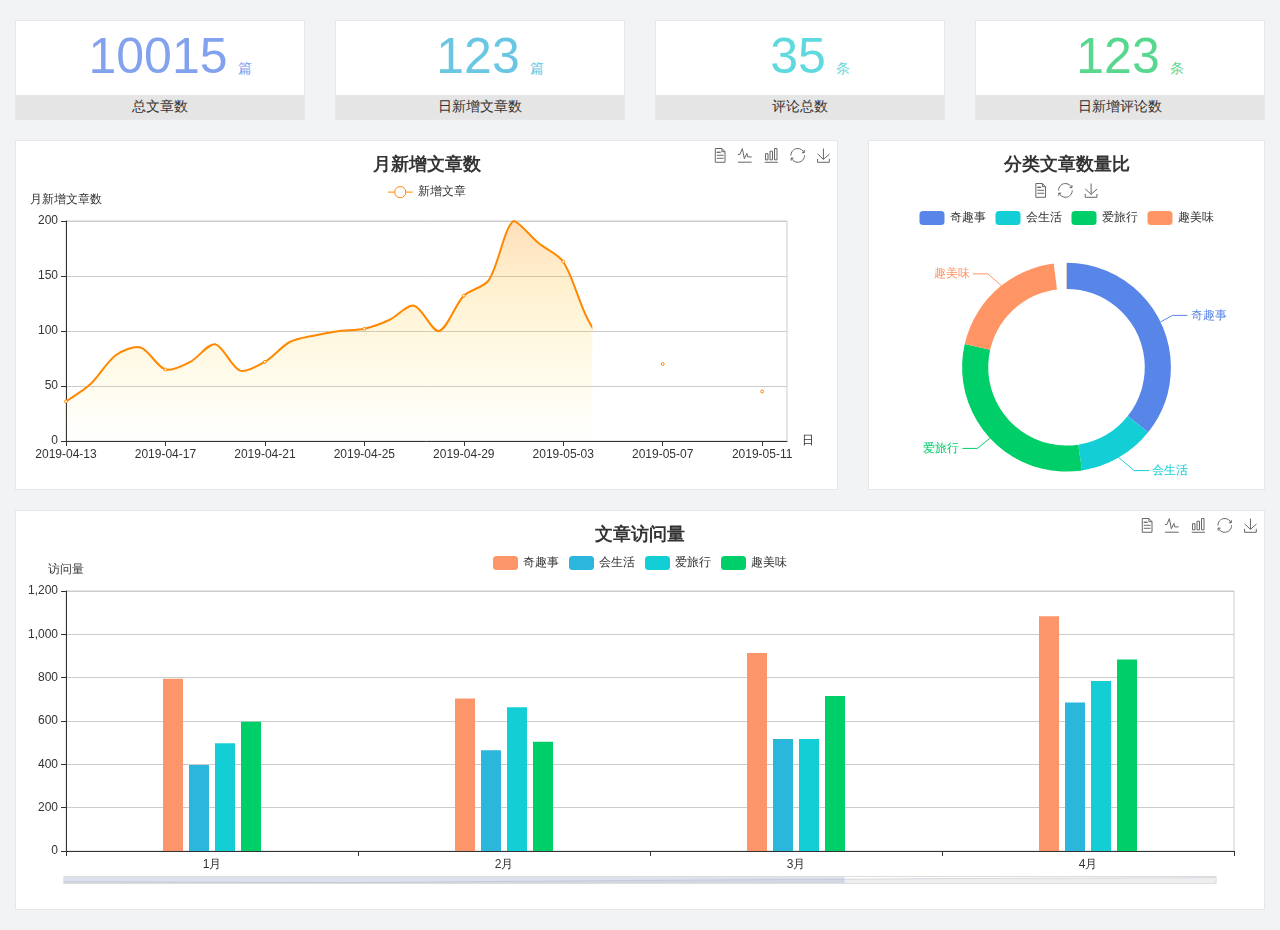
==== home/dashboard.html @ 988d1e69 "大事件第一次提交" ====
<!DOCTYPE html>
<html lang="en">

<head>
  <meta charset="UTF-8">
  <meta name="viewport" content="width=device-width, initial-scale=1.0">
  <meta http-equiv="X-UA-Compatible" content="ie=edge">
  <title>图表统计</title>
  <link rel="stylesheet" href="../../assets/lib/bootstrap.css" />
  <link rel="stylesheet" href="../../assets/lib/main.css" />
  <script src="../../assets/lib/jquery.js"></script>
  <script type="text/javascript" src="../../assets/lib/echarts.min.js"></script>
</head>

<body>
  <div class="container-fluid">
    <div class="row spannel_list">
      <div class="col-sm-3 col-xs-6">
        <div class="spannel">
          <em>10015</em><span>篇</span>
          <b>总文章数</b>
        </div>
      </div>
      <div class="col-sm-3 col-xs-6">
        <div class="spannel scolor01">
          <em>123</em><span>篇</span>
          <b>日新增文章数</b>
        </div>
      </div>
      <div class="col-sm-3 col-xs-6">
        <div class="spannel scolor02">
          <em>35</em><span>条</span>
          <b>评论总数</b>
        </div>
      </div>
      <div class="col-sm-3 col-xs-6">
        <div class="spannel scolor03">
          <em>123</em><span>条</span>
          <b>日新增评论数</b>
        </div>
      </div>
    </div>
  </div>

  <div class="container-fluid">
    <div class="row curve-pie">
      <div class="col-lg-8 col-md-8">
        <div class="gragh_pannel" id="curve_show"></div>
      </div>
      <div class="col-lg-4 col-md-4">
        <div class="gragh_pannel" id="pie_show"></div>
      </div>
    </div>
  </div>

  <div class="container-fluid">
    <div class="column_pannel" id="column_show"></div>
  </div>

  <script>
    var oChart = echarts.init(document.getElementById('curve_show'));
    var aList_all = [
      { 'count': 36, 'date': '2019-04-13' },
      { 'count': 52, 'date': '2019-04-14' },
      { 'count': 78, 'date': '2019-04-15' },
      { 'count': 85, 'date': '2019-04-16' },
      { 'count': 65, 'date': '2019-04-17' },
      { 'count': 72, 'date': '2019-04-18' },
      { 'count': 88, 'date': '2019-04-19' },
      { 'count': 64, 'date': '2019-04-20' },
      { 'count': 72, 'date': '2019-04-21' },
      { 'count': 90, 'date': '2019-04-22' },
      { 'count': 96, 'date': '2019-04-23' },
      { 'count': 100, 'date': '2019-04-24' },
      { 'count': 102, 'date': '2019-04-25' },
      { 'count': 110, 'date': '2019-04-26' },
      { 'count': 123, 'date': '2019-04-27' },
      { 'count': 100, 'date': '2019-04-28' },
      { 'count': 132, 'date': '2019-04-29' },
      { 'count': 146, 'date': '2019-04-30' },
      { 'count': 200, 'date': '2019-05-01' },
      { 'count': 180, 'date': '2019-05-02' },
      { 'count': 163, 'date': '2019-05-03' },
      { 'count': 110, 'date': '2019-05-04' },
      { 'count': 80, 'date': '2019-05-05' },
      { 'count': 82, 'date': '2019-05-06' },
      { 'count': 70, 'date': '2019-05-07' },
      { 'count': 65, 'date': '2019-05-08' },
      { 'count': 54, 'date': '2019-05-09' },
      { 'count': 40, 'date': '2019-05-10' },
      { 'count': 45, 'date': '2019-05-11' },
      { 'count': 38, 'date': '2019-05-12' },
    ];

    let aCount = [];
    let aDate = [];

    for (var i = 0; i < aList_all.length; i++) {
      aCount.push(aList_all[i].count);
      aDate.push(aList_all[i].date);
    }

    var chartopt = {
      title: {
        text: '月新增文章数',
        left: 'center',
        top: '10'
      },
      tooltip: {
        trigger: 'axis'
      },
      legend: {
        data: ['新增文章'],
        top: '40'
      },
      toolbox: {
        show: true,
        feature: {
          mark: { show: true },
          dataView: { show: true, readOnly: false },
          magicType: { show: true, type: ['line', 'bar'] },
          restore: { show: true },
          saveAsImage: { show: true }
        }
      },
      calculable: true,
      xAxis: [
        {
          name: '日',
          type: 'category',
          boundaryGap: false,
          data: aDate
        }
      ],
      yAxis: [
        {
          name: '月新增文章数',
          type: 'value'
        }
      ],
      series: [
        {
          name: '新增文章',
          type: 'line',
          smooth: true,
          itemStyle: { normal: { areaStyle: { type: 'default' }, color: '#f80' }, lineStyle: { color: '#f80' } },
          data: aCount
        }],
      areaStyle: {
        normal: {
          color: new echarts.graphic.LinearGradient(0, 0, 0, 1, [{
            offset: 0,
            color: 'rgba(255,136,0,0.39)'
          }, {
            offset: .34,
            color: 'rgba(255,180,0,0.25)'
          }, {
            offset: 1,
            color: 'rgba(255,222,0,0.00)'
          }])

        }
      },
      grid: {
        show: true,
        x: 50,
        x2: 50,
        y: 80,
        height: 220
      }
    };

    oChart.setOption(chartopt);


    var oPie = echarts.init(document.getElementById('pie_show'));
    var oPieopt =
    {
      title: {
        top: 10,
        text: '分类文章数量比',
        x: 'center'
      },
      tooltip: {
        trigger: 'item',
        formatter: "{a} <br/>{b} : {c} ({d}%)"
      },
      color: ['#5885e8', '#13cfd5', '#00ce68', '#ff9565'],
      legend: {
        x: 'center',
        top: 65,
        data: ['奇趣事', '会生活', '爱旅行', '趣美味']
      },
      toolbox: {
        show: true,
        x: 'center',
        top: 35,
        feature: {
          mark: { show: true },
          dataView: { show: true, readOnly: false },
          magicType: {
            show: true,
            type: ['pie', 'funnel'],
            option: {
              funnel: {
                x: '25%',
                width: '50%',
                funnelAlign: 'left',
                max: 1548
              }
            }
          },
          restore: { show: true },
          saveAsImage: { show: true }
        }
      },
      calculable: true,
      series: [
        {
          name: '访问来源',
          type: 'pie',
          radius: ['45%', '60%'],
          center: ['50%', '65%'],
          data: [
            { value: 300, name: '奇趣事' },
            { value: 100, name: '会生活' },
            { value: 260, name: '爱旅行' },
            { value: 180, name: '趣美味' }
          ]
        }
      ]
    };
    oPie.setOption(oPieopt);



    var oColumn = this.echarts.init(document.getElementById('column_show'));
    var oColumnopt =
    {
      title: {
        text: '文章访问量',
        left: 'center',
        top: '10'
      },
      tooltip: {
        trigger: 'axis'
      },
      legend: {
        data: ['奇趣事', '会生活', '爱旅行', '趣美味'],
        top: '40'
      },
      toolbox: {
        show: true,
        feature: {
          mark: { show: true },
          dataView: { show: true, readOnly: false },
          magicType: { show: true, type: ['line', 'bar'] },
          restore: { show: true },
          saveAsImage: { show: true }
        }
      },
      calculable: true,
      xAxis: [
        {
          type: 'category',
          data: ['1月', '2月', '3月', '4月', '5月']
        }
      ],
      yAxis: [
        {
          name: '访问量',
          type: 'value'
        }
      ],
      series: [
        {
          name: '奇趣事',
          type: 'bar',
          barWidth: 20,
          itemStyle: {
            normal: { areaStyle: { type: 'default' }, color: '#fd956a' }
          },
          data: [800, 708, 920, 1090, 1200]
        },
        {
          name: '会生活',
          type: 'bar',
          barWidth: 20,
          itemStyle: {
            normal: { areaStyle: { type: 'default' }, color: '#2bb6db' }
          },
          data: [400, 468, 520, 690, 800]
        },
        {
          name: '爱旅行',
          type: 'bar',
          barWidth: 20,
          itemStyle: {
            normal: { areaStyle: { type: 'default' }, color: '#13cfd5' }
          },
          data: [500, 668, 520, 790, 900]
        },
        {
          name: '趣美味',
          type: 'bar',
          barWidth: 20,
          itemStyle: {
            normal: { areaStyle: { type: 'default' }, color: '#00ce68' }
          },
          data: [600, 508, 720, 890, 1000]
        }
      ],
      grid: {
        show: true,
        x: 50,
        x2: 30,
        y: 80,
        height: 260
      },
      dataZoom: [//给x轴设置滚动条
        {
          start: 0,//默认为0
          end: 100 - 1000 / 31,//默认为100
          type: 'slider',
          show: true,
          xAxisIndex: [0],
          handleSize: 0,//滑动条的 左右2个滑动条的大小
          height: 8,//组件高度
          left: 45, //左边的距离
          right: 50,//右边的距离
          bottom: 26,//右边的距离
          handleColor: '#ddd',//h滑动图标的颜色
          handleStyle: {
            borderColor: "#cacaca",
            borderWidth: "1",
            shadowBlur: 2,
            background: "#ddd",
            shadowColor: "#ddd",
          }
        }]
    };
    oColumn.setOption(oColumnopt);
  </script>
</body>

</html>
---- assets/lib/main.css ----
body{
    font-family:'MicroSoft YaHei';
    background-color: #f2f3f5;
}
.main_wrap{
    position:fixed;
    width:100%;
    height:100%;
    left:0px;
    top:0px;
    background:url('../images/login_bg.jpg'); 
    background-size:100% 100%; 
  }
.header{
    width:1200px;
    overflow: hidden;
    margin:20px auto 0;
}
.heade .logo{
    float: left;
}
.header .copyright{
    float:right;
    font-size:12px;
    color:#fff;
    text-align:right;
    line-height:20px;
    margin-top:10px;
}
.login_form_con{
    position:absolute;
    left:50%;
    top:50%;
    margin-left:-200px;
    margin-top:-155px;
    width:400px;
    height:310px;
    background-color: #edeff0;
}

.login_form{
    position: relative;
}

.login_form .icon-user{
    position:absolute;
    font-size:16px;
    color:#999;
    left:46px;
    top:12px;
}
.login_form .icon-key{
    position:absolute;
    font-size:18px;
    color:#999;
    left:46px;
    top:78px;
}
.login_title{
    height:60px;
    background:url('../images/login_title.png') center center no-repeat #fff;
}
.input_txt,.input_pass,.input_sub{
    display:block;
    width:334px;
    height:37px;
    padding:0px;
    text-indent:40px;
    border:1px solid #ddd;
    margin:27px auto 0;
    outline:none;
}
.input_sub{
    margin-top:40px;
    height:42px;
    background-color: #19b9e7;
    text-indent:0px;
    font-size:18px;
    color:#fff;
    cursor: pointer;
}
.input_sub:hover{
    background-color: #08a0cc;
}

.sider{
    position:fixed;
    left:0;
    top:0;
    bottom:0;
    width:210px;
    background-color: #323745;
}
.sider .logo{
    display:block;
    height:56px;
    background-color: #242732;
    overflow: hidden;
}
.sider .logo img{
    display:block;
    margin:6px auto 0;
}
.user_info{
    height:79px;
    border-bottom:1px solid #5a5e6b;
}

.user_info img{
    float: left;
    width:40px;
    height:40px;
    border-radius:20px;
    margin:19px 0 0 30px;
}
.user_info span{
    float: left;
    width:120px;
    font-size:12px;
    color:#fff;
    margin:23px 0 0 20px;
}
.user_info b{
    float: left;
    width: 120px;
    font-weight:normal;
    font-size:12px;
    color:#adafb5;
    margin:2px 0 0 20px;
}

.menu .level01{
    height:50px;
    line-height:50px;
}
.menu .level01 a{
    display:block;
    height:50px;
    font-size:12px;
    color:#adafb5;
    overflow: hidden;
}
.menu .level01.active a{
    background-color: #1378f0;
    color:#fff;
}
.menu .level01.active i{
    color:#fff;
}

.menu .level01 a:hover{
    background-color: #1378f0;
    color:#fff;
}
.menu .level01 a:hover i{
    color:#fff;
}
.menu .level01 i{
    color:#61646f;
    font-size:22px;
    float: left;
    margin-left:26px;
}
.menu .level01 span{
    float: left;
    margin-left:10px;
}
.menu .level01 b{
    float: right;
    margin-right:20px;
    font-weight:normal;
    transform:rotate(90deg);
    transition:all 500ms ease;
}

.menu .level01 .rotate0{
    transform:rotate(0deg);
}

.menu .level02{
    background: #242732;
    display:none;
}


.menu .level02 li{
    height:40px;
    line-height:40px;
}
.menu .level02 li a{
    display:block;
    height:40px;
    font-size:12px;
    color:#adafb5;
    overflow: hidden;
}

.menu .level02 li a:hover{
    background-color: #1378f0;
    color:#fff;
}

.menu .level02 li i{
    font-size:12px;
    float: left;
    margin-left:60px;
}
.menu .level02 li span{
    font-size:12px;
    float: left;
    margin-left:5px;
}

.menu .level02 .active a{
    color:#ffae00;
}

.header_bar{
    position:fixed;
    left:210px;
    right:0;
    top:0;
    height:56px;
    background-color: #fff;
}

.main{
    position:fixed;
    left:210px;
    top:56px;
    right:0;
    bottom:0;
    background-color: #f2f3f5;
}

.search_form{
    width:218px;
    height:33px;
    border:1px solid #ddd;
    background-color: #f2f3f5;
    border-radius:16px;
    float: left;
    margin:12px 0 0 27px;
}

.search_form input{
    padding:0px;
    margin:0px;
    border:0px;
    float: left;
    background-color: #f2f3f5;
    font-size:12px;
    width:175px;
    height:31px;
    margin-left:12px;
    outline:none;
   
}

.search_form .icon-search{
    line-height:33px;
    cursor: pointer;
    font-size:18px;
    color:#abaebb;
}
.user_center_link{
    float:right;

}
.user_center_link a{
    line-height:56px;
    font-size:12px;
    color:#999;
    margin-right:15px;
}
.user_center_link a:hover{
    color:#ffae00
}

.user_center_link img{
    width:42px;
    height:42px;
    border-radius:32px;
    margin-right:10px;
}

.spannel_list{
    margin-top:20px;
}

.spannel{
	height:100px;
	overflow:hidden;
	text-align:center;
    position:relative;
    background-color: #fff;
    border:1px solid #e7e7e9;
    margin-bottom:20px;
}

.spannel em{
    font-style:normal;
	font-size:50px;
	line-height:50px;
	display:inline-block;
	margin:10px 0 0 20px;
	font-family:'Arial';
	color:#83a2ed;
}

.spannel span{
	font-size:14px;
	display:inline-block;
	color:#83a2ed;
	margin-left:10px;
}

.spannel b{
	position:absolute;
	left:0;
	bottom:0;
	width:100%;
	line-height:24px;
	background:#e5e5e5;
	color:#333;
	font-size:14px;
	font-weight:normal;
}

.scolor01 em,.scolor01 span{
	color:#6ac6e2;
}

.scolor02 em,.scolor02 span{
	color:#5fd9de;
}

.scolor03 em,.scolor03 span{
	color:#58d88e;
}


.gragh_pannel{
    height:350px;
    border:1px solid #e7e7e9;
    background-color: #fff!important; 
    margin-bottom:20px;  
}

.column_pannel{
    margin-bottom:20px;
    height:400px;
    border:1px solid #e7e7e9;
    background-color: #fff!important;   
}

.common_title{
    line-height:42px;
    background-color: #fbfbfb;
    border:1px solid #e7e7e9;
    margin-top:20px;
    text-indent: 15px;
    font-size:14px;
    color:#333;
}

.common_con{
    border:1px solid #e7e7e9;
    border-top:0px;
    background-color: #fff;
    padding-bottom:20px;
    margin-bottom:20px;
}
.opt_btns{
    margin-top:20px;
}

.mp20{
    margin-top:20px;
}

.pagination{   
   margin:0;
}

.article_form{
    margin-top:20px;
}

.form-group{
    margin-bottom:25px;
}

.form-group label{
    font-weight:normal;
    color:#666;
}

.icon-icondate{
    line-height:16px;
}

.user_pic{
    width:100px;
    height:100px;
    margin-bottom:10px;
}

.article_cover{
    width:200px;
    height:200px;
    margin-bottom:10px;
}
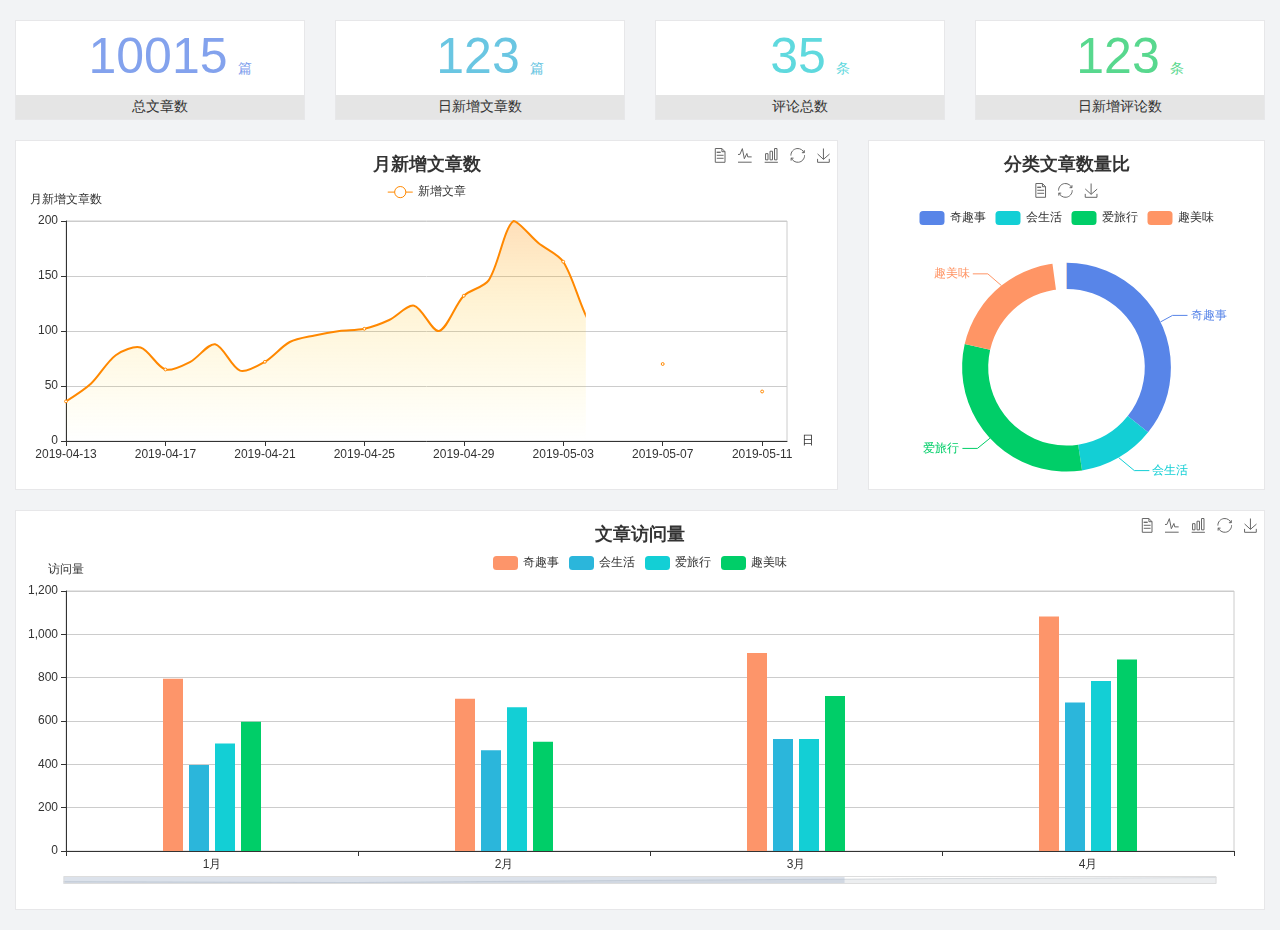
==== commit 369b544d: "首页完成" ====
--- a/home/dashboard.html
+++ b/home/dashboard.html
@@ -1,346 +1,351 @@
 <!DOCTYPE html>
 <html lang="en">
-
-<head>
-  <meta charset="UTF-8">
-  <meta name="viewport" content="width=device-width, initial-scale=1.0">
-  <meta http-equiv="X-UA-Compatible" content="ie=edge">
-  <title>图表统计</title>
-  <link rel="stylesheet" href="../../assets/lib/bootstrap.css" />
-  <link rel="stylesheet" href="../../assets/lib/main.css" />
-  <script src="../../assets/lib/jquery.js"></script>
-  <script type="text/javascript" src="../../assets/lib/echarts.min.js"></script>
-</head>
-
-<body>
-  <div class="container-fluid">
-    <div class="row spannel_list">
-      <div class="col-sm-3 col-xs-6">
-        <div class="spannel">
-          <em>10015</em><span>篇</span>
-          <b>总文章数</b>
-        </div>
-      </div>
-      <div class="col-sm-3 col-xs-6">
-        <div class="spannel scolor01">
-          <em>123</em><span>篇</span>
-          <b>日新增文章数</b>
-        </div>
-      </div>
-      <div class="col-sm-3 col-xs-6">
-        <div class="spannel scolor02">
-          <em>35</em><span>条</span>
-          <b>评论总数</b>
-        </div>
-      </div>
-      <div class="col-sm-3 col-xs-6">
-        <div class="spannel scolor03">
-          <em>123</em><span>条</span>
-          <b>日新增评论数</b>
+  <head>
+    <meta charset="UTF-8" />
+    <meta name="viewport" content="width=device-width, initial-scale=1.0" />
+    <meta http-equiv="X-UA-Compatible" content="ie=edge" />
+    <title>图表统计</title>
+    <link rel="stylesheet" href="../../assets/lib/bootstrap.css" />
+    <link rel="stylesheet" href="../../assets/lib/main.css" />
+    <script src="../../assets/lib/jquery.js"></script>
+    <script
+      type="text/javascript"
+      src="../../assets/lib/echarts.min.js"
+    ></script>
+  </head>
+
+  <body>
+    <div class="container-fluid">
+      <div class="row spannel_list">
+        <div class="col-sm-3 col-xs-6">
+          <div class="spannel">
+            <em>10015</em><span>篇</span>
+            <b>总文章数</b>
+          </div>
+        </div>
+        <div class="col-sm-3 col-xs-6">
+          <div class="spannel scolor01">
+            <em>123</em><span>篇</span>
+            <b>日新增文章数</b>
+          </div>
+        </div>
+        <div class="col-sm-3 col-xs-6">
+          <div class="spannel scolor02">
+            <em>35</em><span>条</span>
+            <b>评论总数</b>
+          </div>
+        </div>
+        <div class="col-sm-3 col-xs-6">
+          <div class="spannel scolor03">
+            <em>123</em><span>条</span>
+            <b>日新增评论数</b>
+          </div>
         </div>
       </div>
     </div>
-  </div>
-
-  <div class="container-fluid">
-    <div class="row curve-pie">
-      <div class="col-lg-8 col-md-8">
-        <div class="gragh_pannel" id="curve_show"></div>
-      </div>
-      <div class="col-lg-4 col-md-4">
-        <div class="gragh_pannel" id="pie_show"></div>
+
+    <div class="container-fluid">
+      <div class="row curve-pie">
+        <div class="col-lg-8 col-md-8">
+          <div class="gragh_pannel" id="curve_show"></div>
+        </div>
+        <div class="col-lg-4 col-md-4">
+          <div class="gragh_pannel" id="pie_show"></div>
+        </div>
       </div>
     </div>
-  </div>
-
-  <div class="container-fluid">
-    <div class="column_pannel" id="column_show"></div>
-  </div>
-
-  <script>
-    var oChart = echarts.init(document.getElementById('curve_show'));
-    var aList_all = [
-      { 'count': 36, 'date': '2019-04-13' },
-      { 'count': 52, 'date': '2019-04-14' },
-      { 'count': 78, 'date': '2019-04-15' },
-      { 'count': 85, 'date': '2019-04-16' },
-      { 'count': 65, 'date': '2019-04-17' },
-      { 'count': 72, 'date': '2019-04-18' },
-      { 'count': 88, 'date': '2019-04-19' },
-      { 'count': 64, 'date': '2019-04-20' },
-      { 'count': 72, 'date': '2019-04-21' },
-      { 'count': 90, 'date': '2019-04-22' },
-      { 'count': 96, 'date': '2019-04-23' },
-      { 'count': 100, 'date': '2019-04-24' },
-      { 'count': 102, 'date': '2019-04-25' },
-      { 'count': 110, 'date': '2019-04-26' },
-      { 'count': 123, 'date': '2019-04-27' },
-      { 'count': 100, 'date': '2019-04-28' },
-      { 'count': 132, 'date': '2019-04-29' },
-      { 'count': 146, 'date': '2019-04-30' },
-      { 'count': 200, 'date': '2019-05-01' },
-      { 'count': 180, 'date': '2019-05-02' },
-      { 'count': 163, 'date': '2019-05-03' },
-      { 'count': 110, 'date': '2019-05-04' },
-      { 'count': 80, 'date': '2019-05-05' },
-      { 'count': 82, 'date': '2019-05-06' },
-      { 'count': 70, 'date': '2019-05-07' },
-      { 'count': 65, 'date': '2019-05-08' },
-      { 'count': 54, 'date': '2019-05-09' },
-      { 'count': 40, 'date': '2019-05-10' },
-      { 'count': 45, 'date': '2019-05-11' },
-      { 'count': 38, 'date': '2019-05-12' },
-    ];
-
-    let aCount = [];
-    let aDate = [];
-
-    for (var i = 0; i < aList_all.length; i++) {
-      aCount.push(aList_all[i].count);
-      aDate.push(aList_all[i].date);
-    }
-
-    var chartopt = {
-      title: {
-        text: '月新增文章数',
-        left: 'center',
-        top: '10'
-      },
-      tooltip: {
-        trigger: 'axis'
-      },
-      legend: {
-        data: ['新增文章'],
-        top: '40'
-      },
-      toolbox: {
-        show: true,
-        feature: {
-          mark: { show: true },
-          dataView: { show: true, readOnly: false },
-          magicType: { show: true, type: ['line', 'bar'] },
-          restore: { show: true },
-          saveAsImage: { show: true }
-        }
-      },
-      calculable: true,
-      xAxis: [
-        {
-          name: '日',
-          type: 'category',
-          boundaryGap: false,
-          data: aDate
-        }
-      ],
-      yAxis: [
-        {
-          name: '月新增文章数',
-          type: 'value'
-        }
-      ],
-      series: [
-        {
-          name: '新增文章',
-          type: 'line',
-          smooth: true,
-          itemStyle: { normal: { areaStyle: { type: 'default' }, color: '#f80' }, lineStyle: { color: '#f80' } },
-          data: aCount
-        }],
-      areaStyle: {
-        normal: {
-          color: new echarts.graphic.LinearGradient(0, 0, 0, 1, [{
-            offset: 0,
-            color: 'rgba(255,136,0,0.39)'
-          }, {
-            offset: .34,
-            color: 'rgba(255,180,0,0.25)'
-          }, {
-            offset: 1,
-            color: 'rgba(255,222,0,0.00)'
-          }])
-
-        }
-      },
-      grid: {
-        show: true,
-        x: 50,
-        x2: 50,
-        y: 80,
-        height: 220
+
+    <div class="container-fluid">
+      <div class="column_pannel" id="column_show"></div>
+    </div>
+
+    <script>
+      var oChart = echarts.init(document.getElementById("curve_show"));
+      var aList_all = [
+        { count: 36, date: "2019-04-13" },
+        { count: 52, date: "2019-04-14" },
+        { count: 78, date: "2019-04-15" },
+        { count: 85, date: "2019-04-16" },
+        { count: 65, date: "2019-04-17" },
+        { count: 72, date: "2019-04-18" },
+        { count: 88, date: "2019-04-19" },
+        { count: 64, date: "2019-04-20" },
+        { count: 72, date: "2019-04-21" },
+        { count: 90, date: "2019-04-22" },
+        { count: 96, date: "2019-04-23" },
+        { count: 100, date: "2019-04-24" },
+        { count: 102, date: "2019-04-25" },
+        { count: 110, date: "2019-04-26" },
+        { count: 123, date: "2019-04-27" },
+        { count: 100, date: "2019-04-28" },
+        { count: 132, date: "2019-04-29" },
+        { count: 146, date: "2019-04-30" },
+        { count: 200, date: "2019-05-01" },
+        { count: 180, date: "2019-05-02" },
+        { count: 163, date: "2019-05-03" },
+        { count: 110, date: "2019-05-04" },
+        { count: 80, date: "2019-05-05" },
+        { count: 82, date: "2019-05-06" },
+        { count: 70, date: "2019-05-07" },
+        { count: 65, date: "2019-05-08" },
+        { count: 54, date: "2019-05-09" },
+        { count: 40, date: "2019-05-10" },
+        { count: 45, date: "2019-05-11" },
+        { count: 38, date: "2019-05-12" },
+      ];
+
+      let aCount = [];
+      let aDate = [];
+
+      for (var i = 0; i < aList_all.length; i++) {
+        aCount.push(aList_all[i].count);
+        aDate.push(aList_all[i].date);
       }
-    };
-
-    oChart.setOption(chartopt);
-
-
-    var oPie = echarts.init(document.getElementById('pie_show'));
-    var oPieopt =
-    {
-      title: {
-        top: 10,
-        text: '分类文章数量比',
-        x: 'center'
-      },
-      tooltip: {
-        trigger: 'item',
-        formatter: "{a} <br/>{b} : {c} ({d}%)"
-      },
-      color: ['#5885e8', '#13cfd5', '#00ce68', '#ff9565'],
-      legend: {
-        x: 'center',
-        top: 65,
-        data: ['奇趣事', '会生活', '爱旅行', '趣美味']
-      },
-      toolbox: {
-        show: true,
-        x: 'center',
-        top: 35,
-        feature: {
-          mark: { show: true },
-          dataView: { show: true, readOnly: false },
-          magicType: {
+
+      var chartopt = {
+        title: {
+          text: "月新增文章数",
+          left: "center",
+          top: "10",
+        },
+        tooltip: {
+          trigger: "axis",
+        },
+        legend: {
+          data: ["新增文章"],
+          top: "40",
+        },
+        toolbox: {
+          show: true,
+          feature: {
+            mark: { show: true },
+            dataView: { show: true, readOnly: false },
+            magicType: { show: true, type: ["line", "bar"] },
+            restore: { show: true },
+            saveAsImage: { show: true },
+          },
+        },
+        calculable: true,
+        xAxis: [
+          {
+            name: "日",
+            type: "category",
+            boundaryGap: false,
+            data: aDate,
+          },
+        ],
+        yAxis: [
+          {
+            name: "月新增文章数",
+            type: "value",
+          },
+        ],
+        series: [
+          {
+            name: "新增文章",
+            type: "line",
+            smooth: true,
+            itemStyle: {
+              normal: { areaStyle: { type: "default" }, color: "#f80" },
+              lineStyle: { color: "#f80" },
+            },
+            data: aCount,
+          },
+        ],
+        areaStyle: {
+          normal: {
+            color: new echarts.graphic.LinearGradient(0, 0, 0, 1, [
+              {
+                offset: 0,
+                color: "rgba(255,136,0,0.39)",
+              },
+              {
+                offset: 0.34,
+                color: "rgba(255,180,0,0.25)",
+              },
+              {
+                offset: 1,
+                color: "rgba(255,222,0,0.00)",
+              },
+            ]),
+          },
+        },
+        grid: {
+          show: true,
+          x: 50,
+          x2: 50,
+          y: 80,
+          height: 220,
+        },
+      };
+
+      oChart.setOption(chartopt);
+
+      var oPie = echarts.init(document.getElementById("pie_show"));
+      var oPieopt = {
+        title: {
+          top: 10,
+          text: "分类文章数量比",
+          x: "center",
+        },
+        tooltip: {
+          trigger: "item",
+          formatter: "{a} <br/>{b} : {c} ({d}%)",
+        },
+        color: ["#5885e8", "#13cfd5", "#00ce68", "#ff9565"],
+        legend: {
+          x: "center",
+          top: 65,
+          data: ["奇趣事", "会生活", "爱旅行", "趣美味"],
+        },
+        toolbox: {
+          show: true,
+          x: "center",
+          top: 35,
+          feature: {
+            mark: { show: true },
+            dataView: { show: true, readOnly: false },
+            magicType: {
+              show: true,
+              type: ["pie", "funnel"],
+              option: {
+                funnel: {
+                  x: "25%",
+                  width: "50%",
+                  funnelAlign: "left",
+                  max: 1548,
+                },
+              },
+            },
+            restore: { show: true },
+            saveAsImage: { show: true },
+          },
+        },
+        calculable: true,
+        series: [
+          {
+            name: "访问来源",
+            type: "pie",
+            radius: ["45%", "60%"],
+            center: ["50%", "65%"],
+            data: [
+              { value: 300, name: "奇趣事" },
+              { value: 100, name: "会生活" },
+              { value: 260, name: "爱旅行" },
+              { value: 180, name: "趣美味" },
+            ],
+          },
+        ],
+      };
+      oPie.setOption(oPieopt);
+
+      var oColumn = this.echarts.init(document.getElementById("column_show"));
+      var oColumnopt = {
+        title: {
+          text: "文章访问量",
+          left: "center",
+          top: "10",
+        },
+        tooltip: {
+          trigger: "axis",
+        },
+        legend: {
+          data: ["奇趣事", "会生活", "爱旅行", "趣美味"],
+          top: "40",
+        },
+        toolbox: {
+          show: true,
+          feature: {
+            mark: { show: true },
+            dataView: { show: true, readOnly: false },
+            magicType: { show: true, type: ["line", "bar"] },
+            restore: { show: true },
+            saveAsImage: { show: true },
+          },
+        },
+        calculable: true,
+        xAxis: [
+          {
+            type: "category",
+            data: ["1月", "2月", "3月", "4月", "5月"],
+          },
+        ],
+        yAxis: [
+          {
+            name: "访问量",
+            type: "value",
+          },
+        ],
+        series: [
+          {
+            name: "奇趣事",
+            type: "bar",
+            barWidth: 20,
+            itemStyle: {
+              normal: { areaStyle: { type: "default" }, color: "#fd956a" },
+            },
+            data: [800, 708, 920, 1090, 1200],
+          },
+          {
+            name: "会生活",
+            type: "bar",
+            barWidth: 20,
+            itemStyle: {
+              normal: { areaStyle: { type: "default" }, color: "#2bb6db" },
+            },
+            data: [400, 468, 520, 690, 800],
+          },
+          {
+            name: "爱旅行",
+            type: "bar",
+            barWidth: 20,
+            itemStyle: {
+              normal: { areaStyle: { type: "default" }, color: "#13cfd5" },
+            },
+            data: [500, 668, 520, 790, 900],
+          },
+          {
+            name: "趣美味",
+            type: "bar",
+            barWidth: 20,
+            itemStyle: {
+              normal: { areaStyle: { type: "default" }, color: "#00ce68" },
+            },
+            data: [600, 508, 720, 890, 1000],
+          },
+        ],
+        grid: {
+          show: true,
+          x: 50,
+          x2: 30,
+          y: 80,
+          height: 260,
+        },
+        dataZoom: [
+          //给x轴设置滚动条
+          {
+            start: 0, //默认为0
+            end: 100 - 1000 / 31, //默认为100
+            type: "slider",
             show: true,
-            type: ['pie', 'funnel'],
-            option: {
-              funnel: {
-                x: '25%',
-                width: '50%',
-                funnelAlign: 'left',
-                max: 1548
-              }
-            }
-          },
-          restore: { show: true },
-          saveAsImage: { show: true }
-        }
-      },
-      calculable: true,
-      series: [
-        {
-          name: '访问来源',
-          type: 'pie',
-          radius: ['45%', '60%'],
-          center: ['50%', '65%'],
-          data: [
-            { value: 300, name: '奇趣事' },
-            { value: 100, name: '会生活' },
-            { value: 260, name: '爱旅行' },
-            { value: 180, name: '趣美味' }
-          ]
-        }
-      ]
-    };
-    oPie.setOption(oPieopt);
-
-
-
-    var oColumn = this.echarts.init(document.getElementById('column_show'));
-    var oColumnopt =
-    {
-      title: {
-        text: '文章访问量',
-        left: 'center',
-        top: '10'
-      },
-      tooltip: {
-        trigger: 'axis'
-      },
-      legend: {
-        data: ['奇趣事', '会生活', '爱旅行', '趣美味'],
-        top: '40'
-      },
-      toolbox: {
-        show: true,
-        feature: {
-          mark: { show: true },
-          dataView: { show: true, readOnly: false },
-          magicType: { show: true, type: ['line', 'bar'] },
-          restore: { show: true },
-          saveAsImage: { show: true }
-        }
-      },
-      calculable: true,
-      xAxis: [
-        {
-          type: 'category',
-          data: ['1月', '2月', '3月', '4月', '5月']
-        }
-      ],
-      yAxis: [
-        {
-          name: '访问量',
-          type: 'value'
-        }
-      ],
-      series: [
-        {
-          name: '奇趣事',
-          type: 'bar',
-          barWidth: 20,
-          itemStyle: {
-            normal: { areaStyle: { type: 'default' }, color: '#fd956a' }
-          },
-          data: [800, 708, 920, 1090, 1200]
-        },
-        {
-          name: '会生活',
-          type: 'bar',
-          barWidth: 20,
-          itemStyle: {
-            normal: { areaStyle: { type: 'default' }, color: '#2bb6db' }
-          },
-          data: [400, 468, 520, 690, 800]
-        },
-        {
-          name: '爱旅行',
-          type: 'bar',
-          barWidth: 20,
-          itemStyle: {
-            normal: { areaStyle: { type: 'default' }, color: '#13cfd5' }
-          },
-          data: [500, 668, 520, 790, 900]
-        },
-        {
-          name: '趣美味',
-          type: 'bar',
-          barWidth: 20,
-          itemStyle: {
-            normal: { areaStyle: { type: 'default' }, color: '#00ce68' }
-          },
-          data: [600, 508, 720, 890, 1000]
-        }
-      ],
-      grid: {
-        show: true,
-        x: 50,
-        x2: 30,
-        y: 80,
-        height: 260
-      },
-      dataZoom: [//给x轴设置滚动条
-        {
-          start: 0,//默认为0
-          end: 100 - 1000 / 31,//默认为100
-          type: 'slider',
-          show: true,
-          xAxisIndex: [0],
-          handleSize: 0,//滑动条的 左右2个滑动条的大小
-          height: 8,//组件高度
-          left: 45, //左边的距离
-          right: 50,//右边的距离
-          bottom: 26,//右边的距离
-          handleColor: '#ddd',//h滑动图标的颜色
-          handleStyle: {
-            borderColor: "#cacaca",
-            borderWidth: "1",
-            shadowBlur: 2,
-            background: "#ddd",
-            shadowColor: "#ddd",
-          }
-        }]
-    };
-    oColumn.setOption(oColumnopt);
-  </script>
-</body>
-
-</html>+            xAxisIndex: [0],
+            handleSize: 0, //滑动条的 左右2个滑动条的大小
+            height: 8, //组件高度
+            left: 45, //左边的距离
+            right: 50, //右边的距离
+            bottom: 26, //右边的距离
+            handleColor: "#ddd", //h滑动图标的颜色
+            handleStyle: {
+              borderColor: "#cacaca",
+              borderWidth: "1",
+              shadowBlur: 2,
+              background: "#ddd",
+              shadowColor: "#ddd",
+            },
+          },
+        ],
+      };
+      oColumn.setOption(oColumnopt);
+    </script>
+  </body>
+</html>
